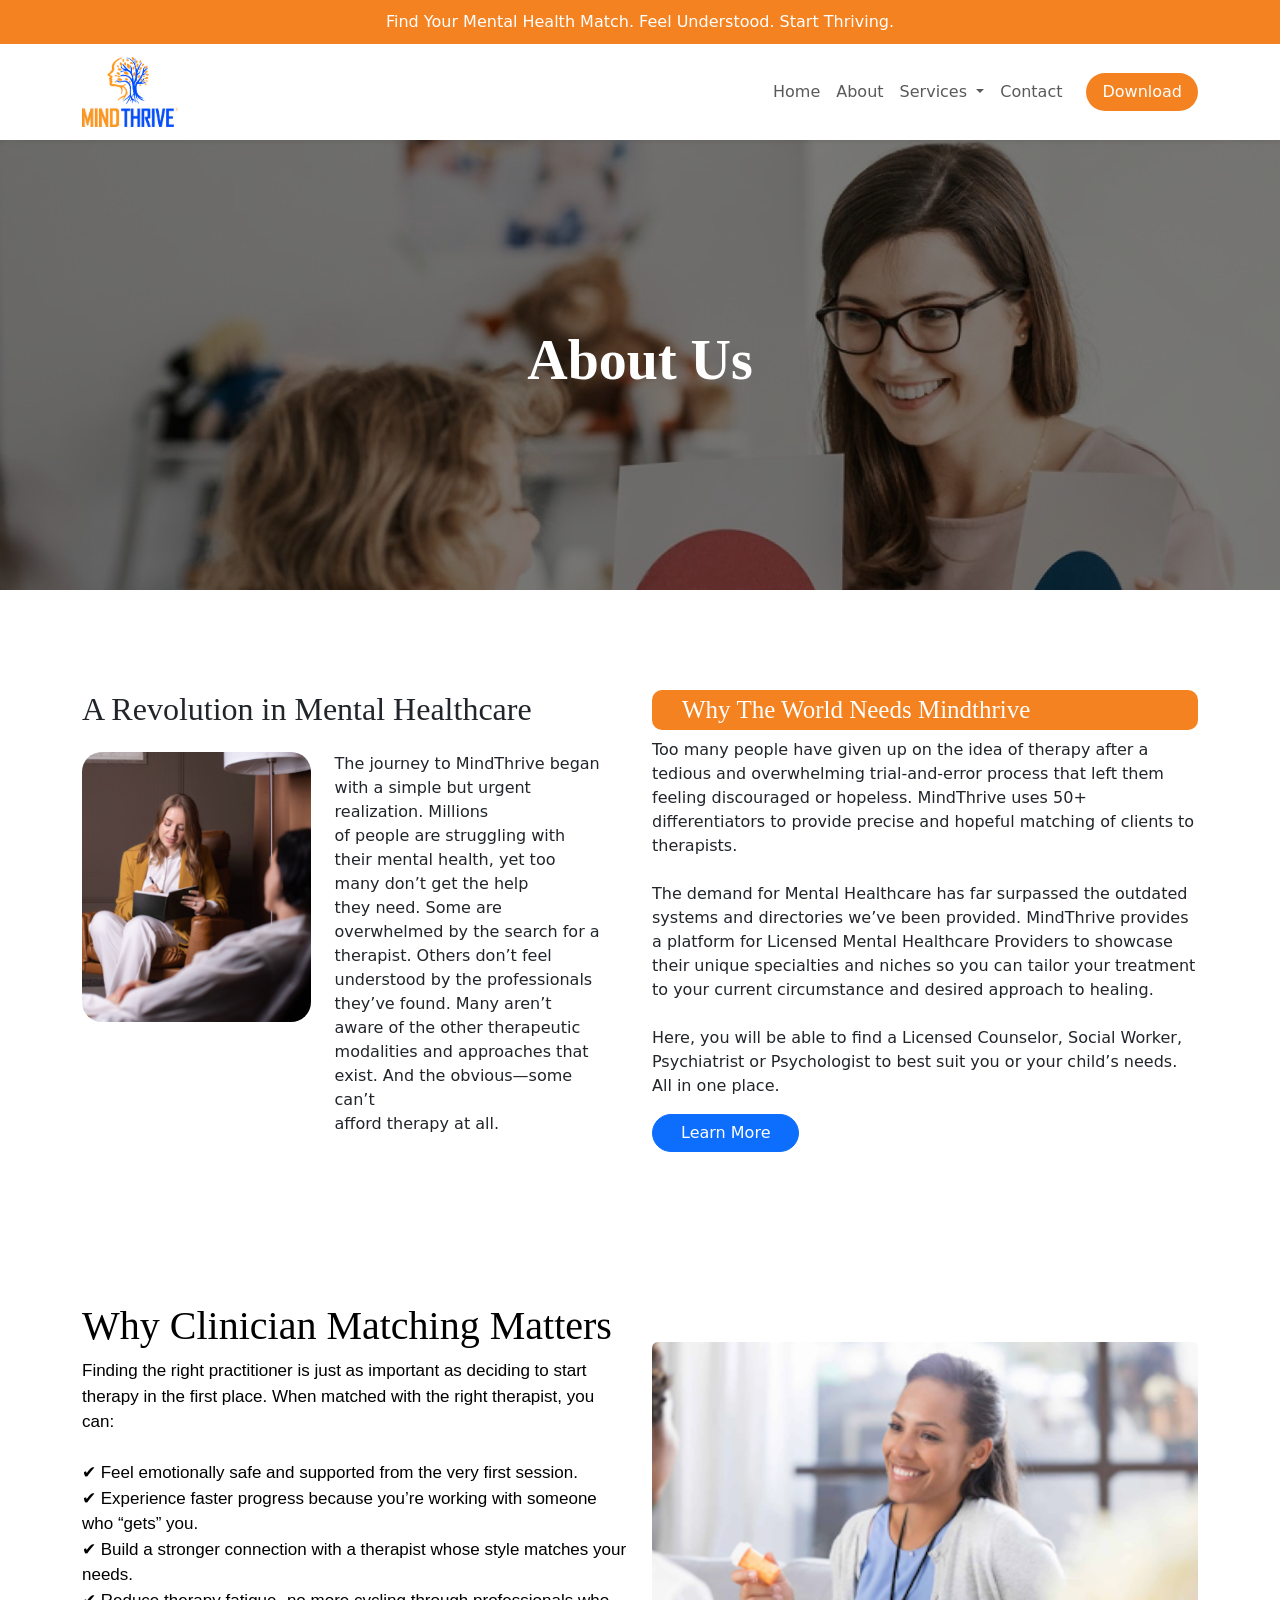
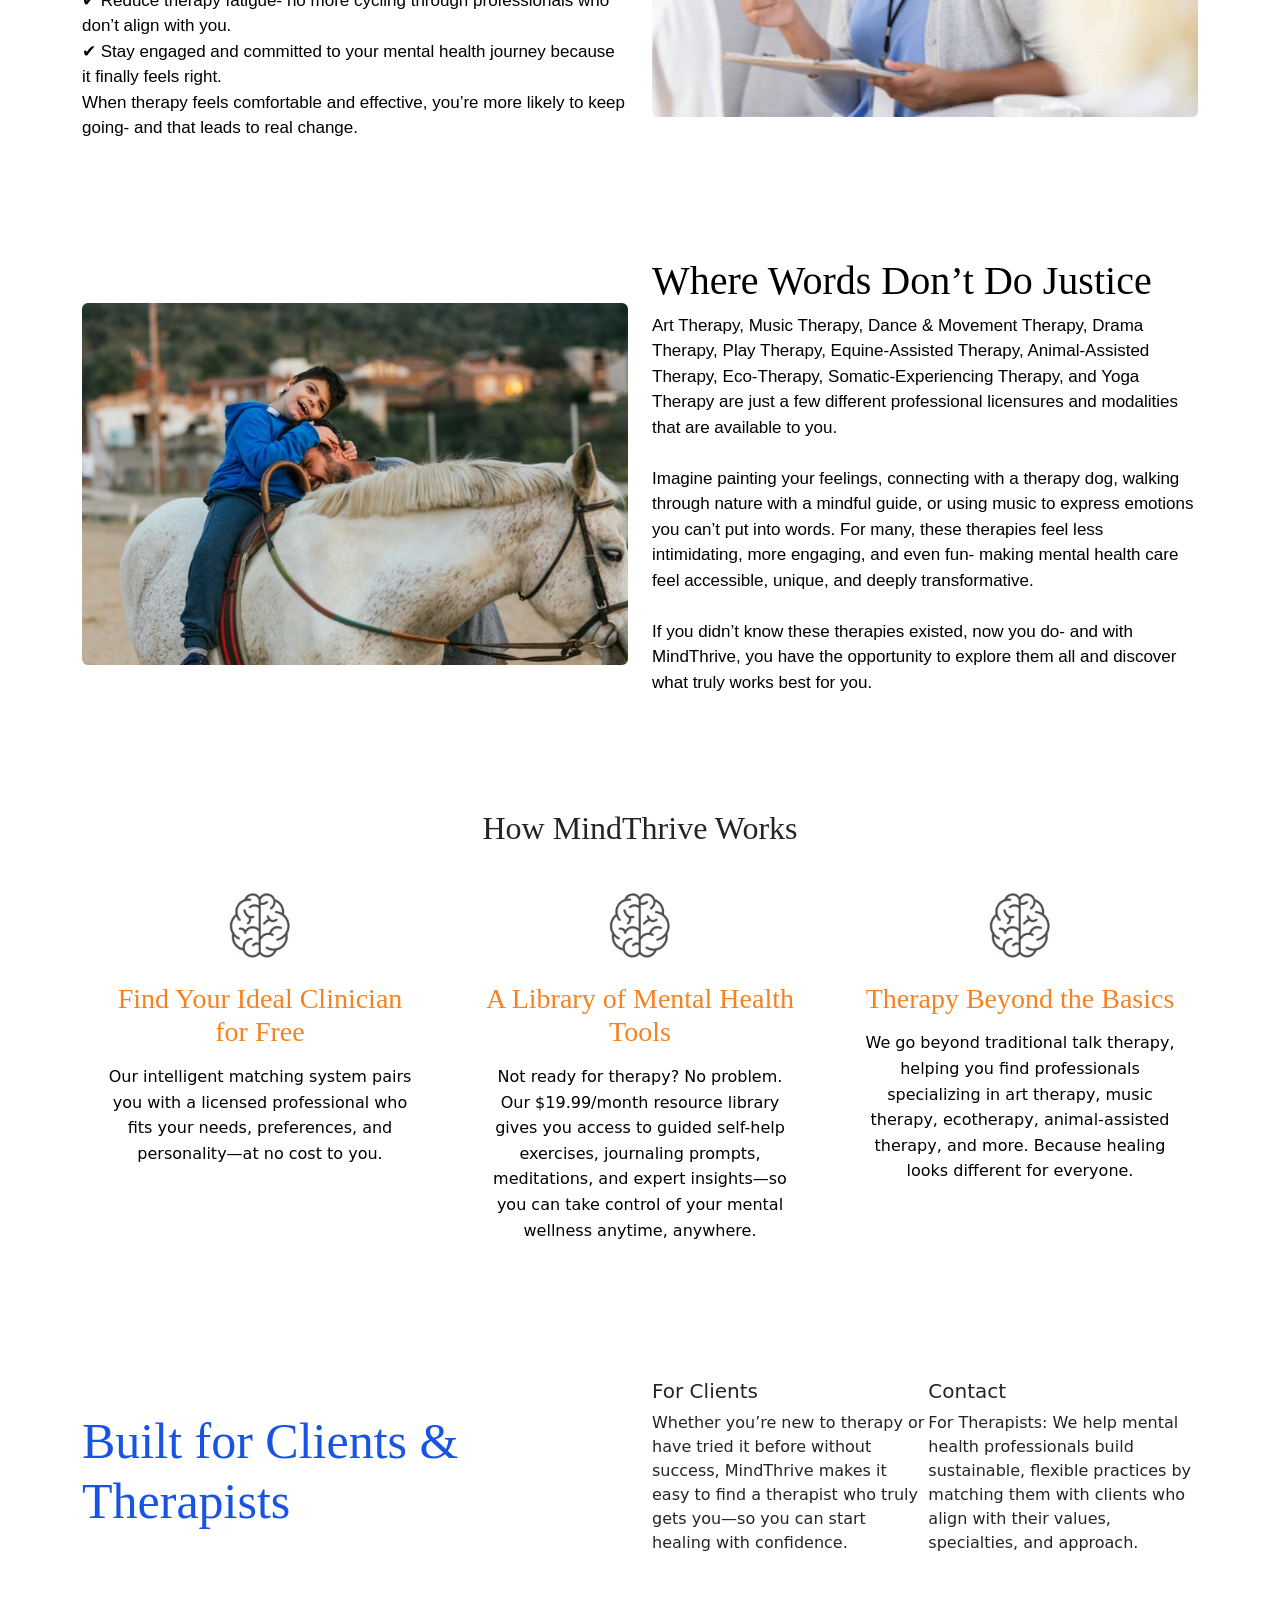
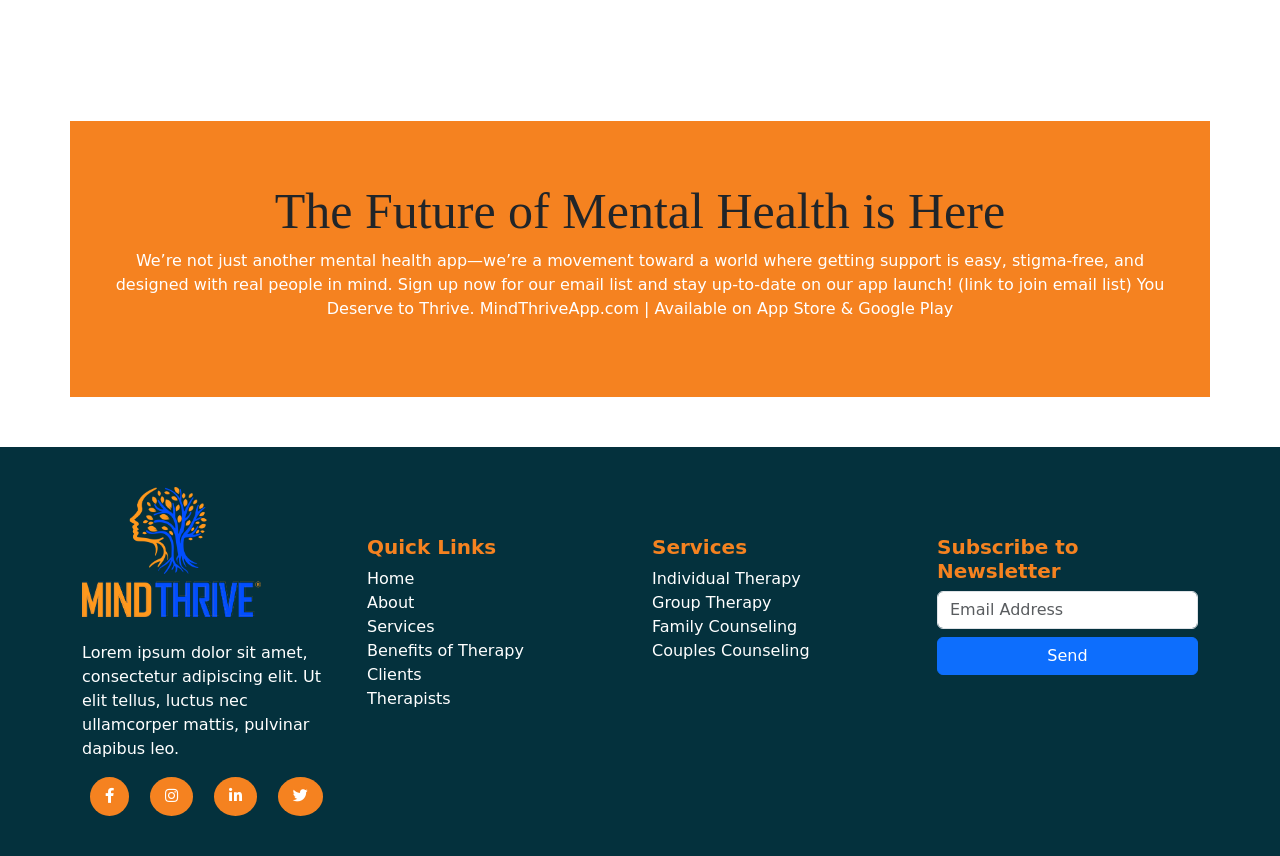
==== about.html @ b9f41b3b "first commit" ====
<!DOCTYPE html>
<html lang="en">
  <head>
    <meta charset="UTF-8" />
    <meta name="viewport" content="width=device-width, initial-scale=1.0" />
    <title>Document</title>
    <link rel="stylesheet" href="style.css" />
    <link
      href="https://cdn.jsdelivr.net/npm/bootstrap@5.3.2/dist/css/bootstrap.min.css"
      rel="stylesheet"
    />
    <link
      href="https://cdnjs.cloudflare.com/ajax/libs/font-awesome/5.15.4/css/all.min.css"
      rel="stylesheet"
    />
  </head>
  <body>
    <!-- Top Bar -->
    <div class="top-bar">
      Find Your Mental Health Match. Feel Understood. Start Thriving.
    </div>

    <!-- Navbar -->
    <nav class="navbar navbar-expand-lg shadow-sm">
      <div class="container">
        <a class="navbar-brand" href="#">
          <img src="./images/nav-logo.png" alt="MindThrive" height="70" />
        </a>
        <button
          class="navbar-toggler"
          type="button"
          data-bs-toggle="collapse"
          data-bs-target="#navbarNav"
        >
          <span class="navbar-toggler-icon"></span>
        </button>
        <div
          class="collapse navbar-collapse justify-content-end"
          id="navbarNav"
        >
          <ul class="navbar-nav me-3">
            <li class="nav-item">
              <a class="nav-link" href="index.html">Home</a>
            </li>
            <li class="nav-item">
              <a class="nav-link" href="about.html">About</a>
            </li>

            <!-- Services Dropdown -->
            <li class="nav-item dropdown">
              <a
                class="nav-link dropdown-toggle"
                href="#"
                id="servicesDropdown"
                role="button"
                data-bs-toggle="dropdown"
                aria-expanded="false"
              >
                Services
              </a>
              <ul class="dropdown-menu" aria-labelledby="servicesDropdown">
                <li>
                  <a class="dropdown-item" href="/benefits.html"
                    >Benefits of Therapy</a
                  >
                </li>
                <li>
                  <a class="dropdown-item" href="/clients.html">Clients</a>
                </li>
                <li>
                  <a class="dropdown-item" href="/clinicians.html"
                    >Clinicians</a
                  >
                </li>
              </ul>
            </li>

            <li class="nav-item">
              <a class="nav-link" href="contact.html">Contact</a>
            </li>
          </ul>
          <a href="#" class="btn btn-download">Download</a>
        </div>
      </div>
    </nav>

    <!-- banner -->
    <section class="about-hero">
      <div class="container text-center">
        <h1>About Us</h1>
      </div>
    </section>

    <!-- Founder -->
    <section class="founder">
      <div class="container">
        <div class="row">
          <div class="col-md-6">
            <h2>A Revolution in Mental Healthcare</h2>
            <div class="left-img d-flex">
              <img class="mt-3" src="./images/about.png" alt="" />
              <p class="px-4 mt-3">
                The journey to MindThrive began with a simple but urgent
                realization. Millions<br> of people are struggling with their mental
                health, yet too many don’t get the help<br> they need. Some are
                overwhelmed by the search for a therapist. Others don’t feel
                understood by the professionals they’ve found. Many aren’t aware
                of the other therapeutic modalities and approaches that exist.
                And the obvious—some can’t <br>afford therapy at all.
              </p>
            </div>
          </div>
          <div class="right col-md-6">
            <h3>Why The World Needs Mindthrive</h3>
            <p>
              Too many people have given up on the idea of therapy after a
              tedious and overwhelming trial-and-error process that left them
              feeling discouraged or hopeless. MindThrive uses 50+
              differentiators to provide precise and hopeful matching of clients
              to therapists.<br><br> The demand for Mental Healthcare has far surpassed
              the outdated systems and directories we’ve been provided.
              MindThrive provides a platform for Licensed Mental Healthcare
              Providers to showcase their unique specialties and niches so you
              can tailor your treatment to your current circumstance and desired
              approach to healing.<br><br> Here, you will be able to find a Licensed
              Counselor, Social Worker, Psychiatrist or Psychologist to best
              suit you or your child’s needs. All in one place.
            </p>
            <button class="btn btn-primary rounded-pill">Learn More</button>

          </div>
        </div>
      </div>
    </section>

    <!-- about section 1 -->
    <section class="about-section-1">
      <div class="container">
        <div class="row align-items-center">
          <div class="col-md-6">
            <h2>Why Clinician Matching Matters</h2>
            <p>
              Finding the right practitioner is just as important as deciding to
              start therapy in the first place. When matched with the right
              therapist, you can: <br />
              <br />✔ Feel emotionally safe and supported from the very first
              session.<br />
              ✔ Experience faster progress because you’re working with someone
              who “gets” you.<br />
              ✔ Build a stronger connection with a therapist whose style matches
              your needs.<br />
              ✔ Reduce therapy fatigue- no more cycling through professionals
              who don’t align with you.<br />
              ✔ Stay engaged and committed to your mental health journey because
              it finally feels right.<br />
              When therapy feels comfortable and effective, you’re more likely
              to keep going- and that leads to real change.
            </p>
          </div>
          <div class="col-md-6">
            <img
              src="./images/about-img-1.png"
              alt="Therapy"
              class="img-fluid rounded"
            />
          </div>
        </div>
      </div>
    </section>

    <!-- about section 2 -->
    <section class="about-section-1">
      <div class="container">
        <div class="row align-items-center">
          <div class="col-md-6">
            <img
              src="./images/about-img-2.jpeg"
              alt="Therapy"
              class="img-fluid rounded"
            />
          </div>
          <div class="col-md-6">
            <h2>Where Words Don’t Do Justice</h2>
            <p>
              Art Therapy, Music Therapy, Dance & Movement Therapy, Drama
              Therapy, Play Therapy, Equine-Assisted Therapy, Animal-Assisted
              Therapy, Eco-Therapy, Somatic-Experiencing Therapy, and Yoga
              Therapy are just a few different professional licensures and
              modalities that are available to you.<br /><br />
              Imagine painting your feelings, connecting with a therapy dog,
              walking through nature with a mindful guide, or using music to
              express emotions you can’t put into words. For many, these
              therapies feel less intimidating, more engaging, and even fun-
              making mental health care feel accessible, unique, and deeply
              transformative.<br /><br />
              If you didn’t know these therapies existed, now you do- and with
              MindThrive, you have the opportunity to explore them all and
              discover what truly works best for you.
            </p>
          </div>
        </div>
      </div>
    </section>

    <!-- about-card -->
    <section class="about-section-2 text-center mt-5">
      <div class="container">
        <h2>How MindThrive Works</h2>
        <div class="row mt-4">
          <div class="col-md-4">
            <div class="card-custom">
              <div class="icon-circle">
                <img class="rounded-pill" src="./images/about-card-img.jpg"
                height="70 alt="" />
              </div>
              <h3>Find Your Ideal Clinician for Free</h3>
              <p>
                Our intelligent matching system pairs you with a licensed
                professional who fits your needs, preferences, and
                personality—at no cost to you.
              </p>
            </div>
          </div>

          <div class="col-md-4">
            <div class="card-custom">
              <div class="icon-circle">
                <img class="rounded-pill" src="./images/about-card-img.jpg"
                height="70 alt="" />
              </div>
              <h3>A Library of Mental Health Tools</h3>
              <p>
                Not ready for therapy? No problem. Our $19.99/month resource
                library gives you access to guided self-help exercises,
                journaling prompts, meditations, and expert insights—so you can
                take control of your mental wellness anytime, anywhere.
              </p>
            </div>
          </div>

          <div class="col-md-4">
            <div class="card-custom">
              <div class="icon-circle">
                <img class="rounded-pill" src="./images/about-card-img.jpg"
                height="70 alt="" />
              </div>
              <h3>Therapy Beyond the Basics</h3>
              <p>
                We go beyond traditional talk therapy, helping you find
                professionals specializing in art therapy, music therapy,
                ecotherapy, animal-assisted therapy, and more. Because healing
                looks different for everyone.
              </p>
            </div>
          </div>
        </div>
      </div>
    </section>

    <!-- about section 3 -->
   
    <section class="about-section-3">
      <div class="container">
        <div class="row">
          <div class="col-md-6 d-flex align-items-center">
            <h2>
              Built for Clients & <br />
              Therapists
            </h2>
          </div>
          <div class="col-md-6 d-flex">
            <div class="content">
              <h5>For Clients</h5>
              <p>
                Whether you’re new to therapy or have tried it before without
                success, MindThrive makes it easy to find a therapist who truly
                gets you—so you can start healing with confidence.
              </p>
            </div>
            <div class="content">
              <h5>Contact</h5>
              <p>
                For Therapists: We help mental health professionals build
                sustainable, flexible practices by matching them with clients
                who align with their values, specialties, and approach.
              </p>
            </div>
          </div>
        </div>
      </div>
    </section>

     <!-- about section 4 -->
    <section class="about-section-4">
      <div class="container">
        <div class="row">
          <div class="col-md-12">
            <h2 class="text-center">The Future of Mental Health is Here</h2>
            <p class="text-center">We’re not just another mental health app—we’re a movement toward a
            world where getting support is easy, stigma-free, and designed with
            real people in mind. Sign up now for our email list and stay
            up-to-date on our app launch! (link to join email list) You Deserve
            to Thrive. MindThriveApp.com | Available on App Store & Google Play</p>
          </div>
        </div>
      </div>
    </section>


     <!-- Footer -->
    <footer class="footer">
      <div class="container">
        <div class="row">
          <div class="col-md-3">
            <img src="./images/nav-logo.png" alt="MindThrive" height="130" />
            <p class="mt-4">
              Lorem ipsum dolor sit amet, consectetur adipiscing elit. Ut elit
              tellus, luctus nec ullamcorper mattis, pulvinar dapibus leo.
            </p>

            <!-- Social Icons -->
            <div class="social-icons mt-3">
              <a href="https://facebook.com" target="_blank"
                ><i class="fab fa-facebook-f"></i
              ></a>
              <a href="https://instagram.com" target="_blank"
                ><i class="fab fa-instagram"></i
              ></a>
              <a href="https://linkedin.com" target="_blank"
                ><i class="fab fa-linkedin-in"></i
              ></a>
              <a href="https://twitter.com" target="_blank"
                ><i class="fab fa-twitter"></i
              ></a>
            </div>
          </div>

          <div class="col-md-3 mt-5">
            <h5>Quick Links</h5>
            <ul class="list-unstyled">
              <li><a href="/index.html">Home</a></li>
              <li><a href="/about.html">About</a></li>
              <li><a href="">Services</a></li>
              <li><a href="/benefits.html">Benefits of Therapy</a></li>
              <li><a href="/clients.html">Clients</a></li>
              <li><a href="#">Therapists</a></li>
            </ul>
          </div>
          <div class="col-md-3 mt-5">
            <h5>Services</h5>
            <ul class="list-unstyled">
              <li><a href="#">Individual Therapy</a></li>
              <li><a href="#">Group Therapy</a></li>
              <li><a href="#">Family Counseling</a></li>
              <li><a href="#">Couples Counseling</a></li>
            </ul>
          </div>
          <div class="col-md-3 mt-5">
            <h5>Subscribe to Newsletter</h5>
            <input
              type="email"
              class="form-control mb-2"
              placeholder="Email Address"
            />
            <button class="btn btn-primary w-100">Send</button>
          </div>
        </div>
      </div>
    </footer>

    <script src="https://cdn.jsdelivr.net/npm/bootstrap@5.3.2/dist/js/bootstrap.bundle.min.js"></script>
  </body>
</html>
---- style.css ----
body {
  font-family: "Roboto", sans-serif;
}

.top-bar {
  background: #f58220;
  color: #fff;
  font-size: 16px;
  font-weight: 500;
  padding: 10px 0px;
  text-align: center;
}

.navbar {
  background: #fff;
}
.navbar li a{
  font-weight: 500;
}

.navbar .btn-download {
  background: #f58220;
  color: #fff;
  border-radius: 20px;
  padding: 6px 15px;
}

.hero {
  background: linear-gradient(rgba(0, 0, 0, 0.5), rgba(0, 0, 0, 0.5)),
    url("./images/hero-bg.jpeg") top/cover no-repeat;
  color: #fff;
  min-height: 100vh; /* full screen height */
  display: flex;
  align-items: center; /* vertical center */
  justify-content: center; /* horizontal center */
  text-align: center;
  /* filter: brightness(80%); */
}

.hero h1 {
  font-weight: bold;
  font-size: 3.5rem;
  font-family: "Times New Roman", Times, serif;
}

.hero p {
  font-size: larger;
}

.hero a {
  padding: 10px 20px;
}

.section-orange {
  background: #f58220;
  color: #000;
  padding: 100px 0;
}

.section-orange h2 {
  font-family: "Times New Roman", Times, serif;
  font-size: 40px;
  color: #fff;
}

.section-orange p {
  color: #fff;
}

.card-custom {
  background: #fff;
  padding: 20px;
  border-radius: 8px;
  height: 100%;
  text-align: center;
  color: #000;
}

.card-custom p {
  color: #000;
  margin-top: 15px;
  font-size: 16px;
  line-height: 1.6;
}

.section-blue {
  /* background:; */
  color: #fff;
  padding: 100px 0;
}

.section-blue h2 {
  font-family: "Times New Roman", Times, serif;
  font-size: 40px;
  color: #000;
}

.card-custom-blue {
  background: #2157e3;
  padding: 20px;
  border-radius: 8px;
  height: 100%;
  text-align: center;
  color: #000;
}

.card-custom-blue p {
  color: #fff;
  margin-top: 15px;
  font-size: 16px;
  line-height: 1.6;
}

/* .card-custom {
  background: #fff;
  color: #000;
  padding: 20px;
  border-radius: 8px;
  margin-bottom: 20px;
} */

.split-section {
  padding: 100px 0;
  background-color: #f58220;
}

.split-section h2 {
  font-family: "Times New Roman", Times, serif;
  font-size: 40px;
}

.split-section p {
  font-family: Arial, Helvetica, sans-serif;
  font-size: 17px;
  color: #fff;
}

.white .container {
  padding: 50px 0px;
}

.white .container h2 {
  font-family: "Times New Roman", Times, serif;
  font-size: 40px;
}

.join-movement-section {
  background: linear-gradient(rgba(0, 0, 0, 0.5), rgba(0, 0, 0, 0.5)),
    url("./images/hero-bg.jpeg") top/cover no-repeat;
  min-height: 40vh;
  display: flex;
  align-items: center;
  justify-content: center;
  text-align: center;
}

.join-movement-box {
  background: rgba(
    255,
    165,
    0,
    0.9
  ); /* Orange overlay with little transparency */
  border-radius: 15px;
  padding: 50px 30px;
  color: #fff;
  max-width: 900px;
  width: 90%;
}

.join-movement-box h3 {
  font-family: "Times New Roman", Times, serif;
  font-size: 40px;
}

.footer {
  background: #04313d;
  color: #fff;
  padding: 40px 0;
}

.social-icons a {
  display: inline-block;
  margin: 0 8px;
  background-color: #f58220;
  padding: 8px 15px;
  border-radius: 50%;
  color: #e11515; /* default color */
  font-size: 15px;
  transition: 0.3s;
}

.social-icons a:hover {
  color: #007bff; /* hover effect (blue) */
}

.footer h5 {
  color: #f58220;
  font-weight: 600;
}

.footer a {
  color: #fff;
  text-decoration: none;
}

.footer a:hover {
  text-decoration: underline;
}

/* -------------------------------------------About us-------------------------------------- */
.about-hero {
  background: linear-gradient(rgba(0, 0, 0, 0.5), rgba(0, 0, 0, 0.5)),
    url("./images/about-hero.jpeg") top/cover no-repeat;
  color: #fff;
  min-height: 50vh; /* full screen height */
  display: flex;
  align-items: center; /* vertical center */
  justify-content: center; /* horizontal center */
  text-align: center;
  /* filter: brightness(80%); */
}

.about-hero h1 {
  font-weight: bold;
  font-size: 3.5rem;
  font-family: "Times New Roman", Times, serif;
}

.founder {
  padding: 100px 0px;
}

.founder h2 {
  font-family: "Times New Roman", Times, serif;
}

.left-img img {
  height: 30vh;
  border-radius: 20px;
}
.right h3 {
  background-color: #f58220;
  font-family: "Times New Roman", Times, serif;
  font-size: 25px;
  color: #fff;
  padding: 5px 30px;
  border-radius: 10px;
}

.about-section-1 {
  padding: 50px 0px;
  /* background-color: #f58220; */
}

.about-section-1 h2 {
  font-family: "Times New Roman", Times, serif;
  font-size: 40px;
  color: #000;
}

.about-section-1 p {
  font-family: Arial, Helvetica, sans-serif;
  font-size: 17px;
  color: #000;
}

.about-section-1 img {
  height: 100%;
  width: 100%;
}

.about-section-2 h2 {
  font-family: "Times New Roman", Times, serif;
}
.card-custom h3 {
  font-family: "Times New Roman", Times, serif;
  color: #f58220;
  margin-top: 20px;
}

.about-section-3 {
  padding: 100px 0px;
}
.about-section-3 h2 {
  font-family: "Times New Roman", Times, serif;
  font-size: 50px;
  color: #1854e3;
}
.about-section-4 {
  padding: 50px 0px;
}
.about-section-4 h2 {
  font-family: "Times New Roman", Times, serif;
  font-size: 50px;
}
.about-section-4 p {
  color: #fff;
}
.about-section-4 .col-md-12 {
  background-color: #f58220;
  padding: 60px 30px;
}

/* ----------------------------------benefits------------------------------ */
.benefits-hero {
  background: linear-gradient(rgba(0, 0, 0, 0.5), rgba(0, 0, 0, 0.5)),
    url("./images/benefits.jpg") top/cover no-repeat;
  color: #fff;
  min-height: 50vh; /* full screen height */
  display: flex;
  align-items: center; /* vertical center */
  justify-content: center; /* horizontal center */
  text-align: center;
  /* filter: brightness(80%); */
}
.benefits-hero h1 {
  font-weight: bold;
  font-size: 3.5rem;
  font-family: "Times New Roman", Times, serif;
}

.benefits-2 {
  padding: 100px 0px;
}
.benefits-2 h2 {
  font-family: "Times New Roman", Times, serif;
  font-size: 40px;
}
.accordian {
  height: 20vh;
}

.benefits-4 {
  padding: 100px 0px;
}
.benefits-4 h2 {
  font-family: "Times New Roman", Times, serif;
  font-size: 40px;
}

.benefits-5 {
  padding: 50px 0px;
}
/* ---------------------------------------clinets------------------------------------- */
.clients-hero {
  background: linear-gradient(rgba(0, 0, 0, 0.5), rgba(0, 0, 0, 0.5)),
    url("./images/clients-hero.png") top/cover no-repeat;
  color: #fff;
  min-height: 50vh; /* full screen height */
  display: flex;
  align-items: center; /* vertical center */
  justify-content: center; /* horizontal center */
  text-align: center;
  /* filter: brightness(80%); */
}
.clients-hero h1 {
  font-weight: bold;
  font-size: 3.5rem;
  font-family: "Times New Roman", Times, serif;
}
.bullet {
  padding: 50px 0px;
}
.bullet li {
  display: flex;
  justify-content: center;
  align-items: center;
}

.clinicians-hero {
  background: linear-gradient(rgba(0, 0, 0, 0.5), rgba(0, 0, 0, 0.5)),
    url("./images/clinicians.jpg") center/cover no-repeat;
  color: #fff;
  min-height: 50vh; /* full screen height */
  display: flex;
  align-items: center; /* vertical center */
  justify-content: center; /* horizontal center */
  text-align: center;
  /* filter: brightness(80%); */
}
.clinicians-hero h1 {
  font-weight: bold;
  font-size: 3.5rem;
  font-family: "Times New Roman", Times, serif;
}

/* -----------------------contact------------------- */
body {
  background: #f8f9fa;
}
.contact-card {
  border-radius: 12px;
  box-shadow: 0 6px 20px rgba(16, 24, 40, 0.08);
}
.map-wrapper {
  height: 320px;
  border-radius: 12px;
  overflow: hidden;
}
@media (min-width: 992px) {
  .map-wrapper {
    height: 100%;
    min-height: 420px;
  }
}
.form-control:focus {
  box-shadow: none;
}
.btn-primary.rounded-pill {
  padding-left: 28px;
  padding-right: 28px;
}
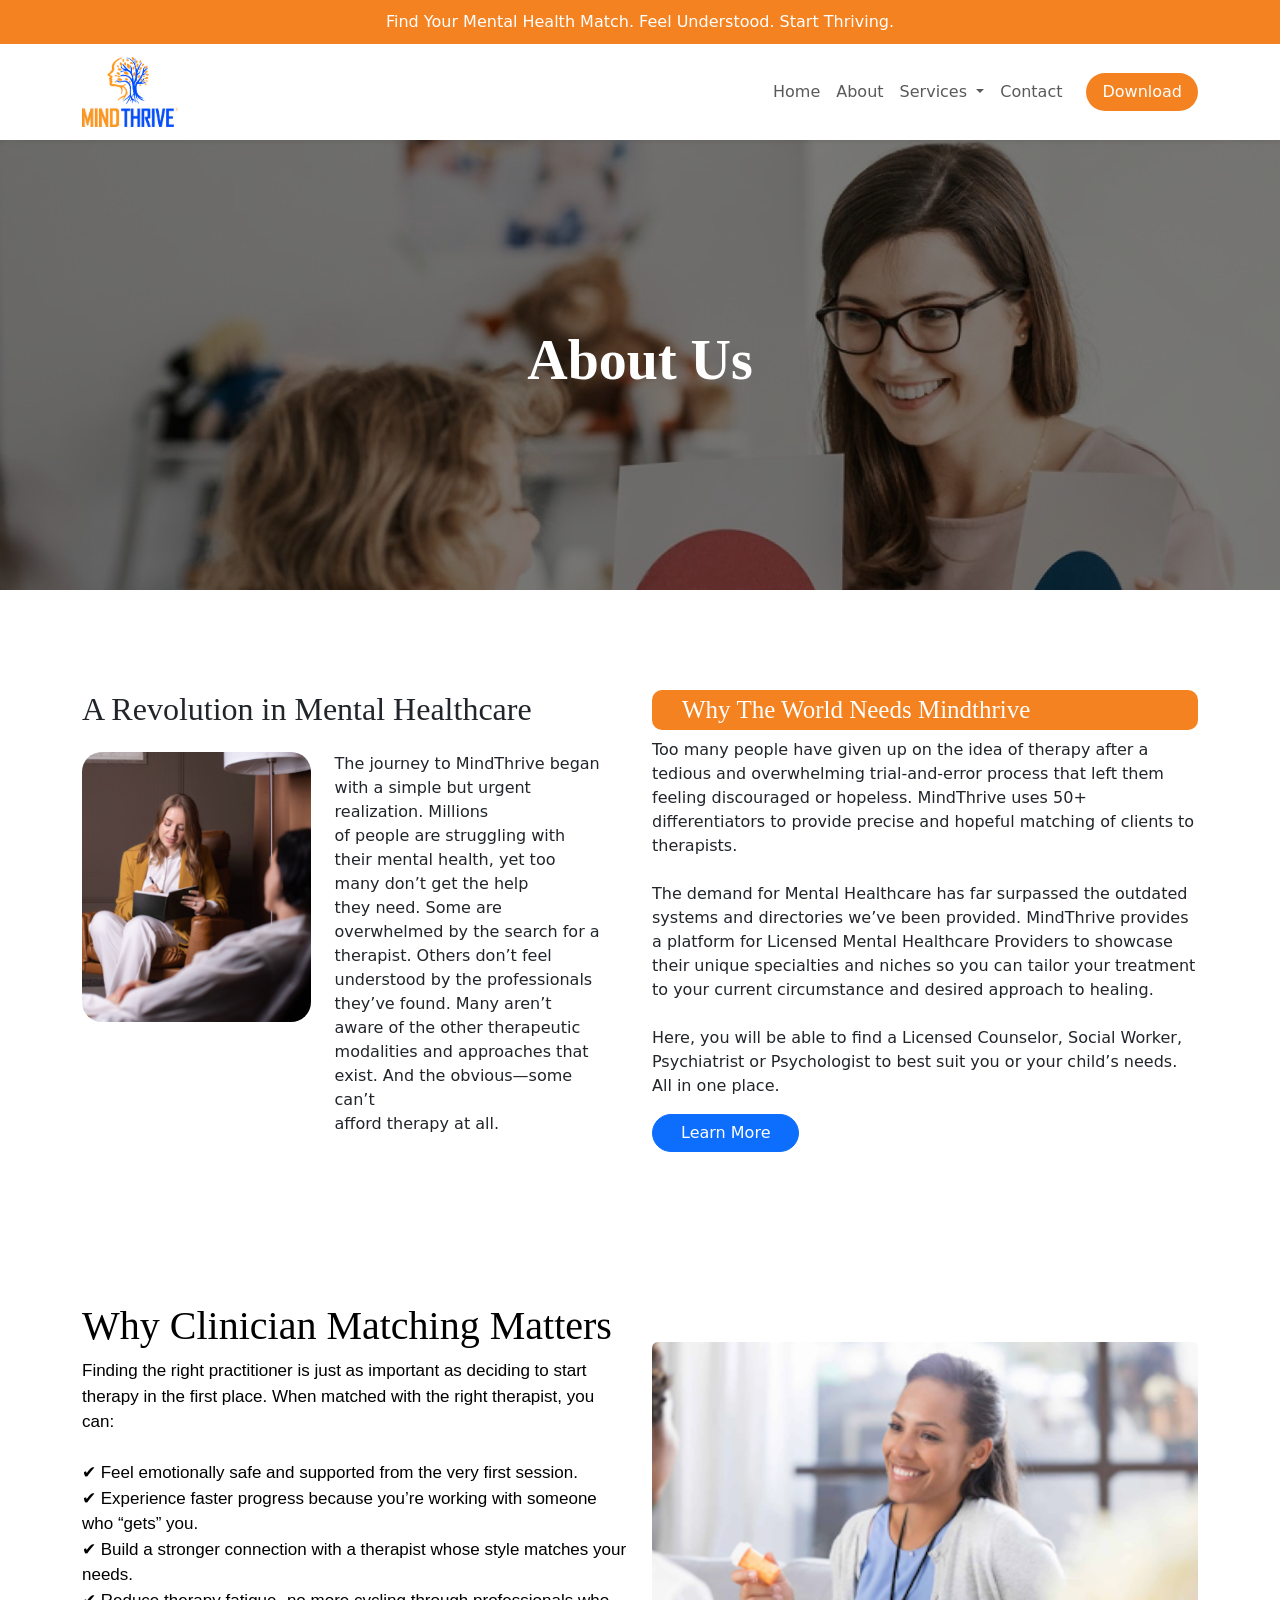
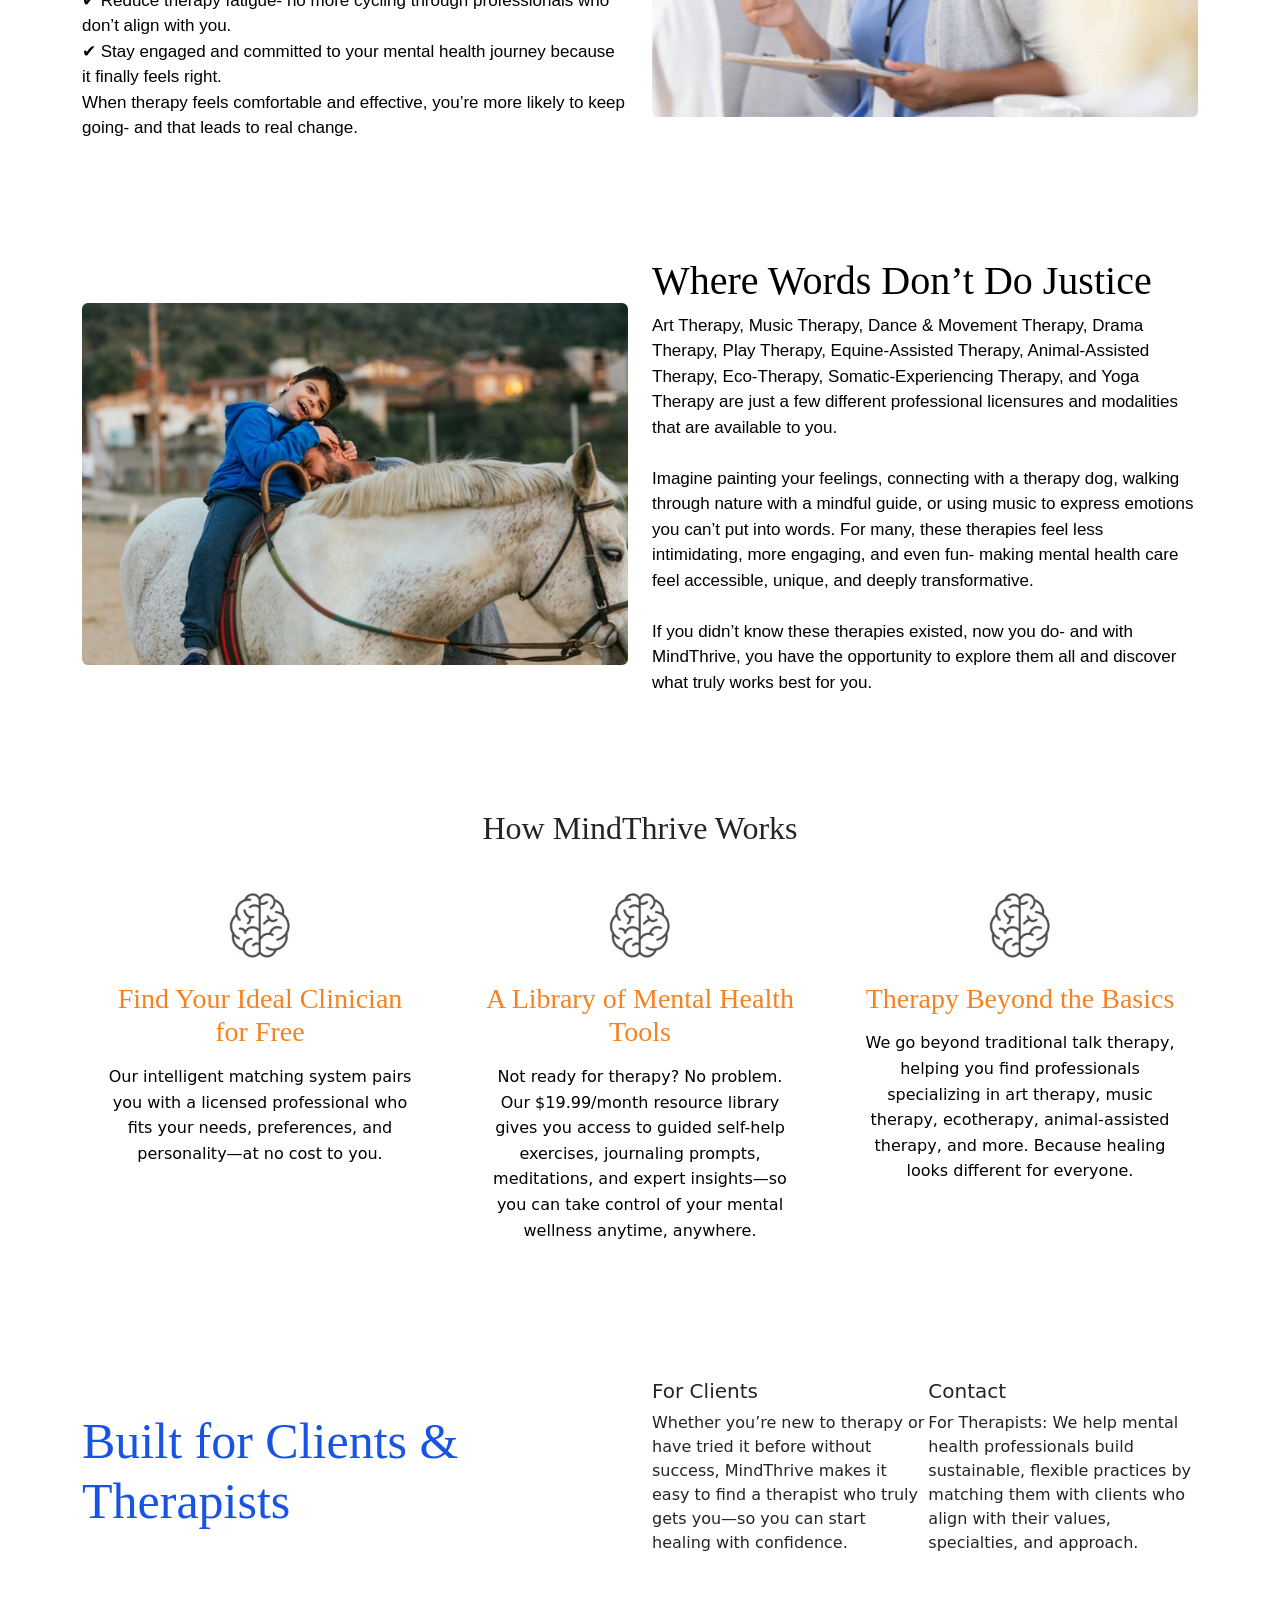
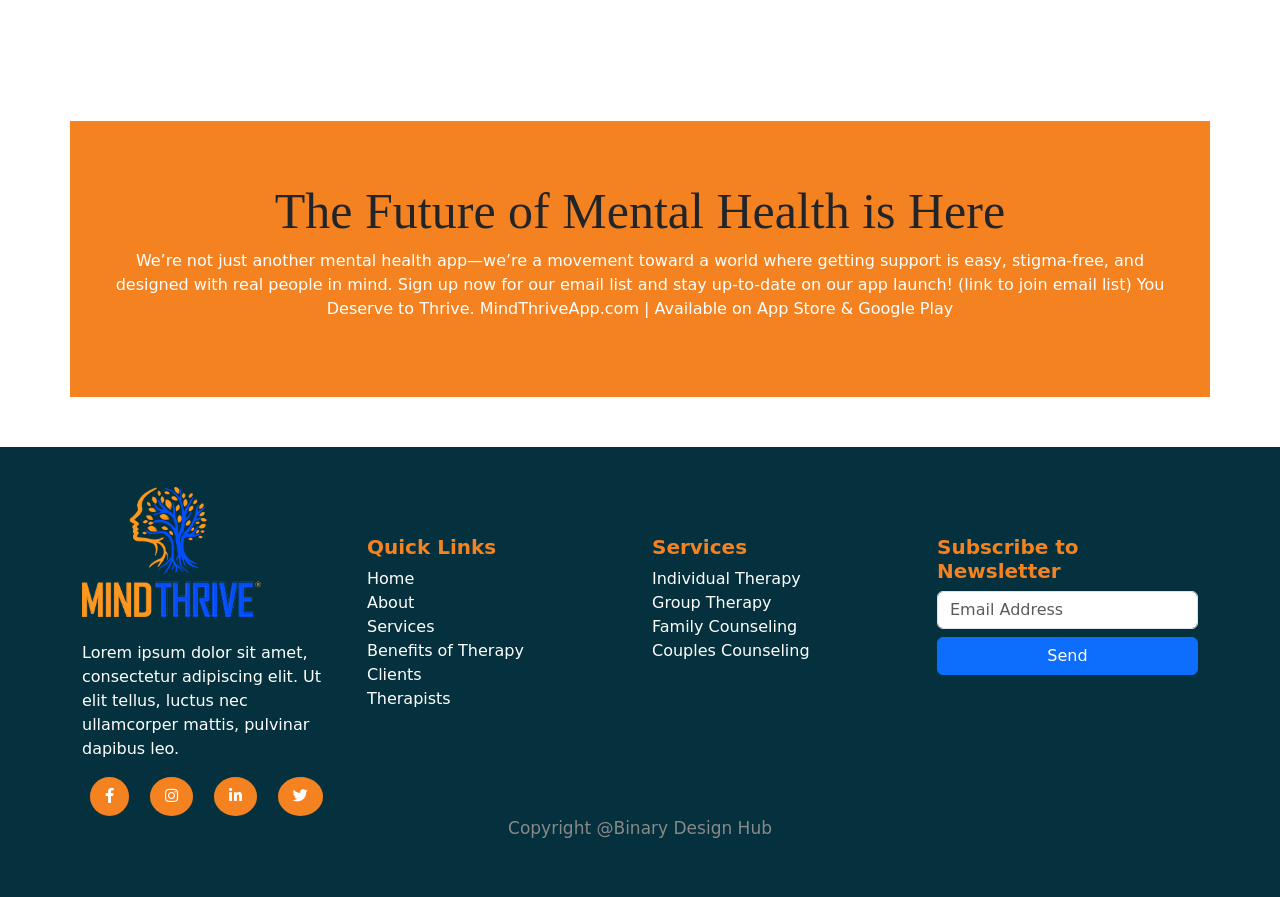
==== commit 0b895db4: "Updated footer and other changes" ====
--- a/about.html
+++ b/about.html
@@ -307,7 +307,7 @@
     </section>
 
 
-     <!-- Footer -->
+<!-- Footer -->
     <footer class="footer">
       <div class="container">
         <div class="row">
@@ -366,6 +366,9 @@
           </div>
         </div>
       </div>
+      <div class="bottom">
+          <p>Copyright @Binary Design Hub</p>
+        </div>
     </footer>
 
     <script src="https://cdn.jsdelivr.net/npm/bootstrap@5.3.2/dist/js/bootstrap.bundle.min.js"></script>
--- a/style.css
+++ b/style.css
@@ -411,3 +411,12 @@
   padding-left: 28px;
   padding-right: 28px;
 }
+
+.bottom {
+  /* background-color: #000; */
+  text-align: center;
+  /* padding: 5px 0; */
+  font-weight: 500;
+  font-size: 17px;
+  color: #898989; /* ya jo color chahiye */
+}
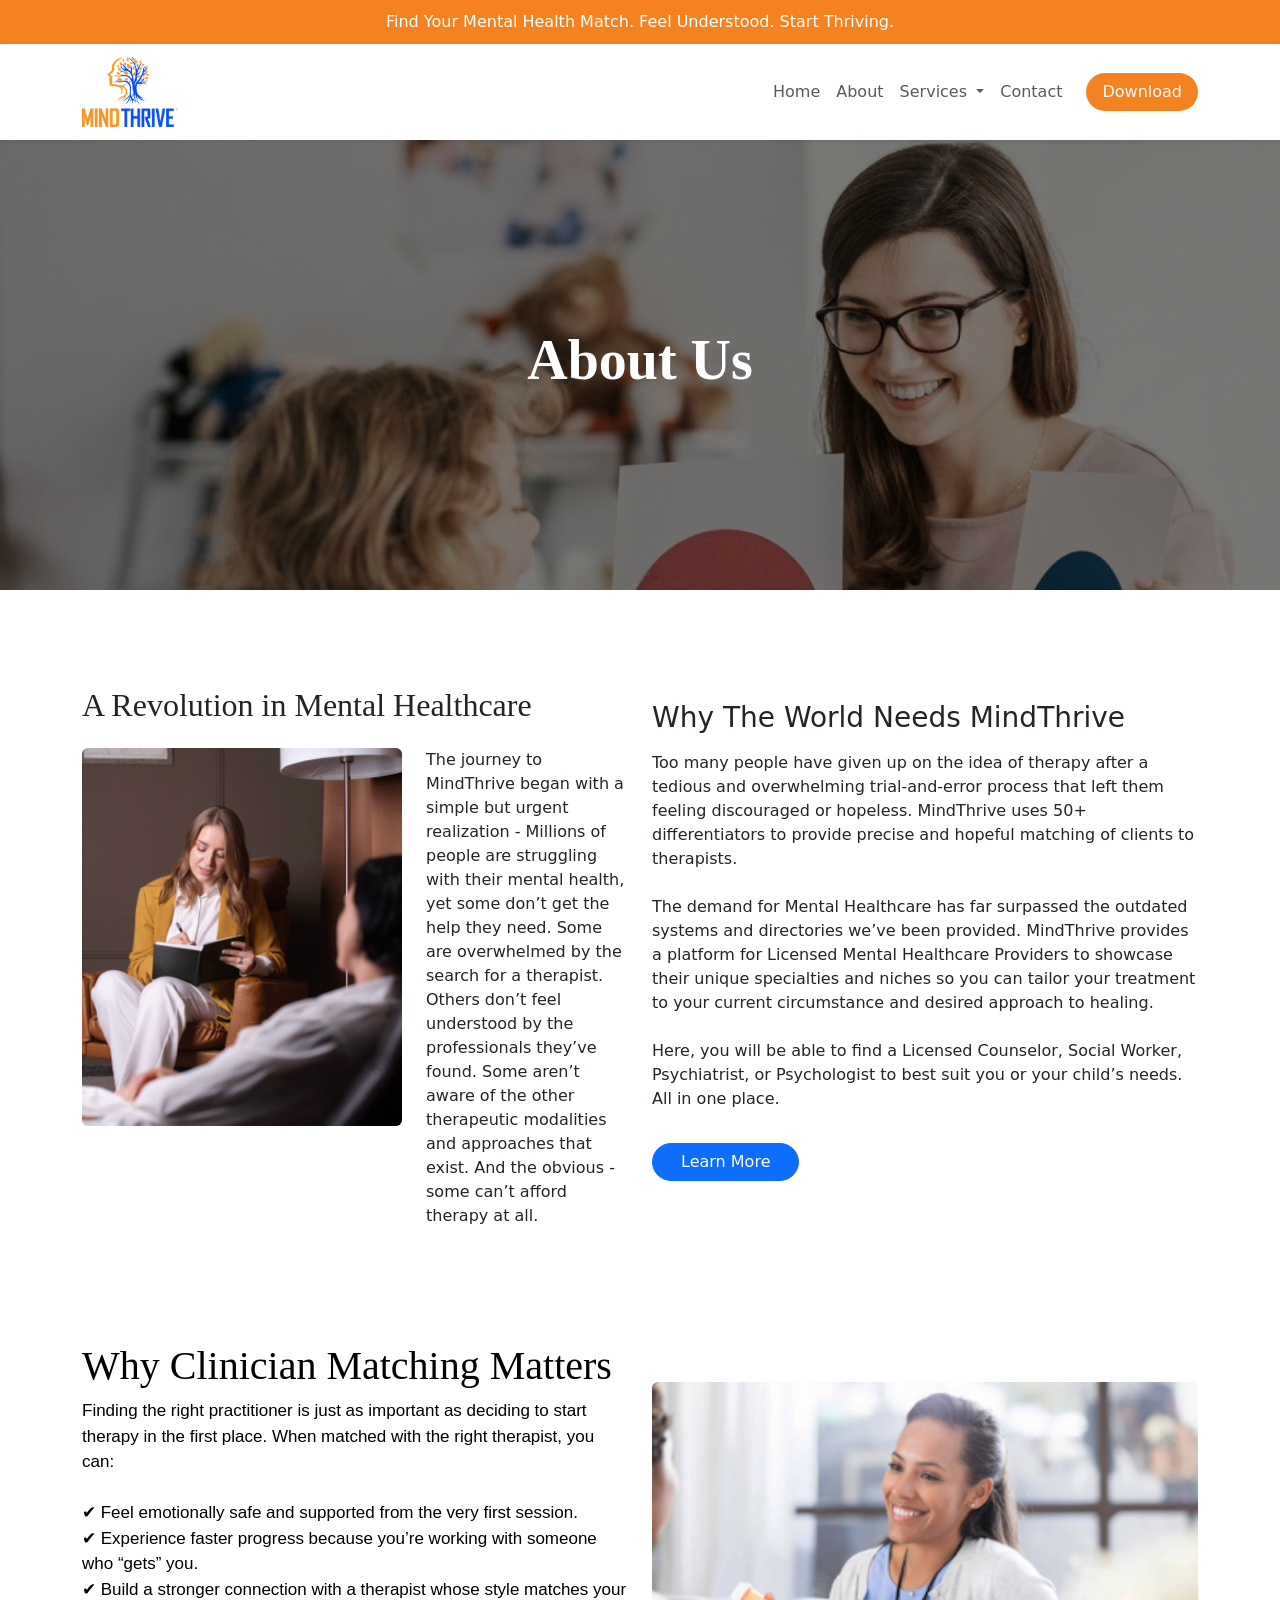
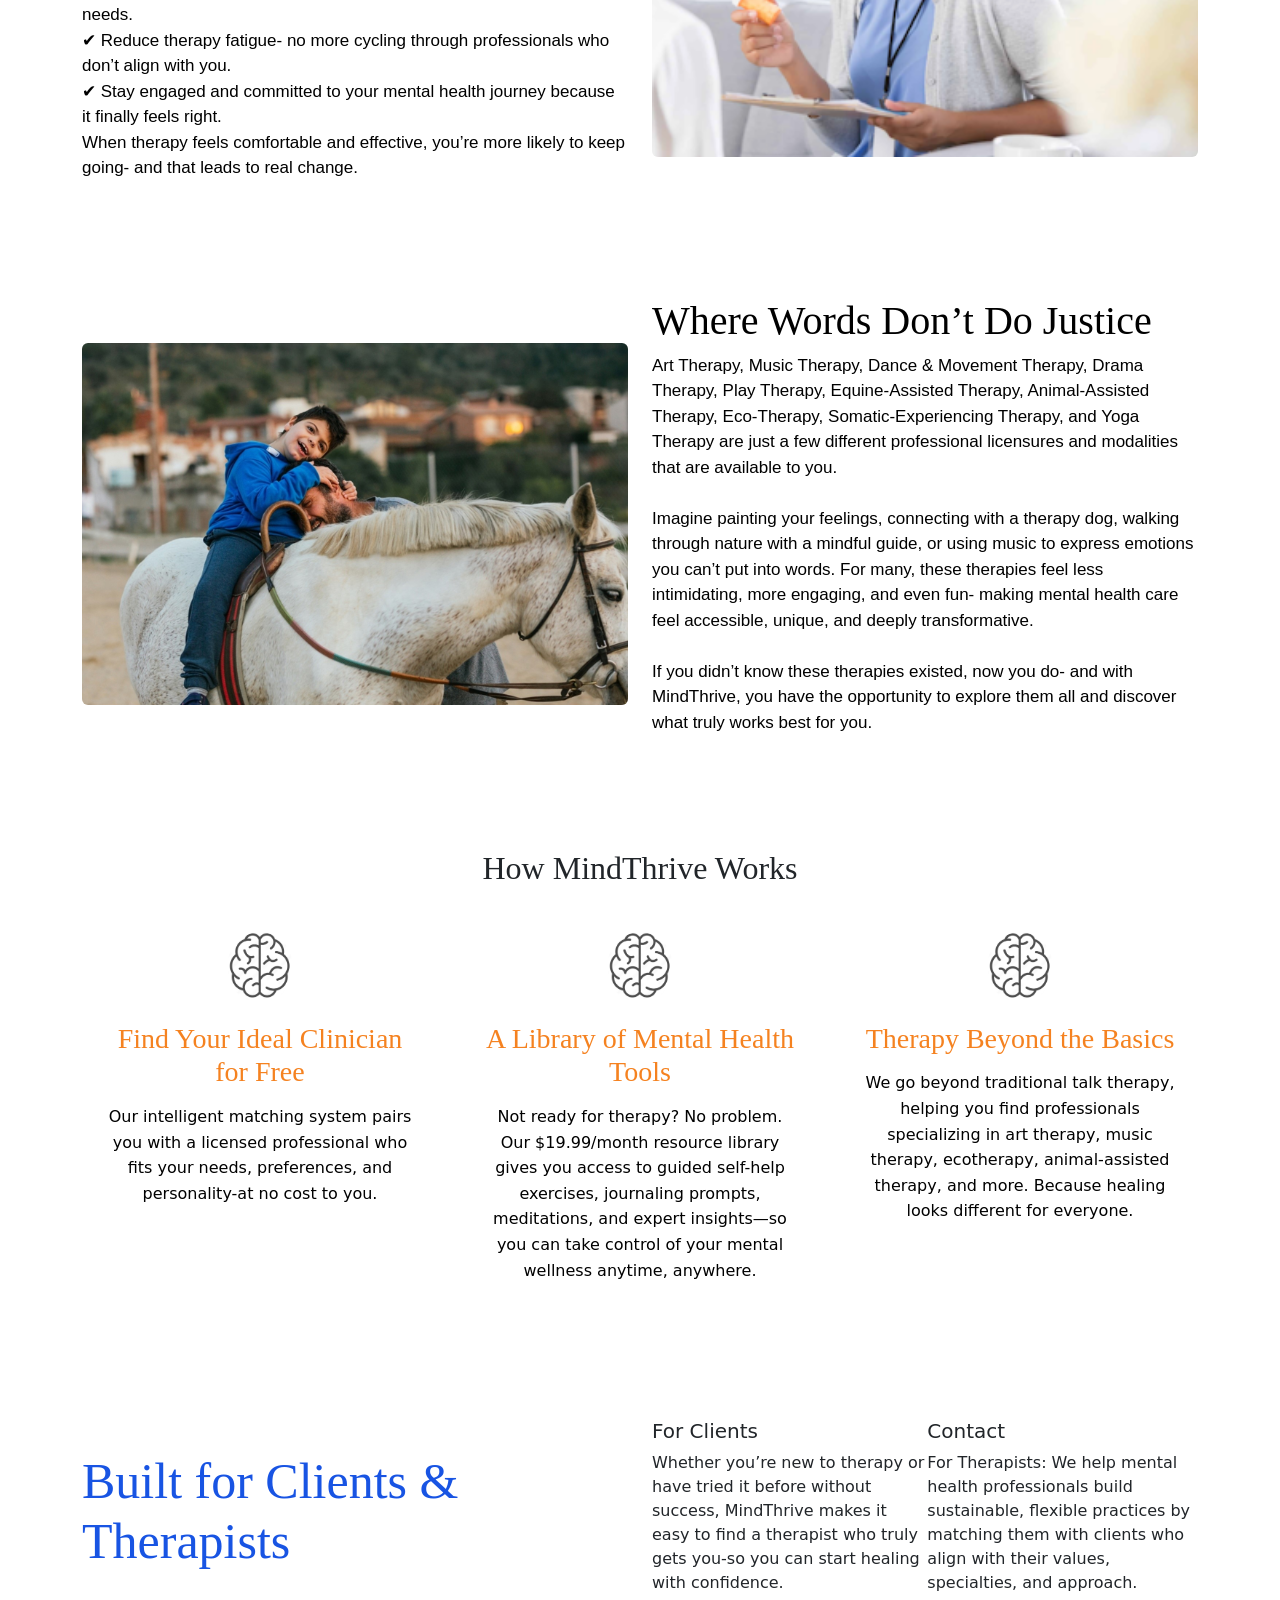
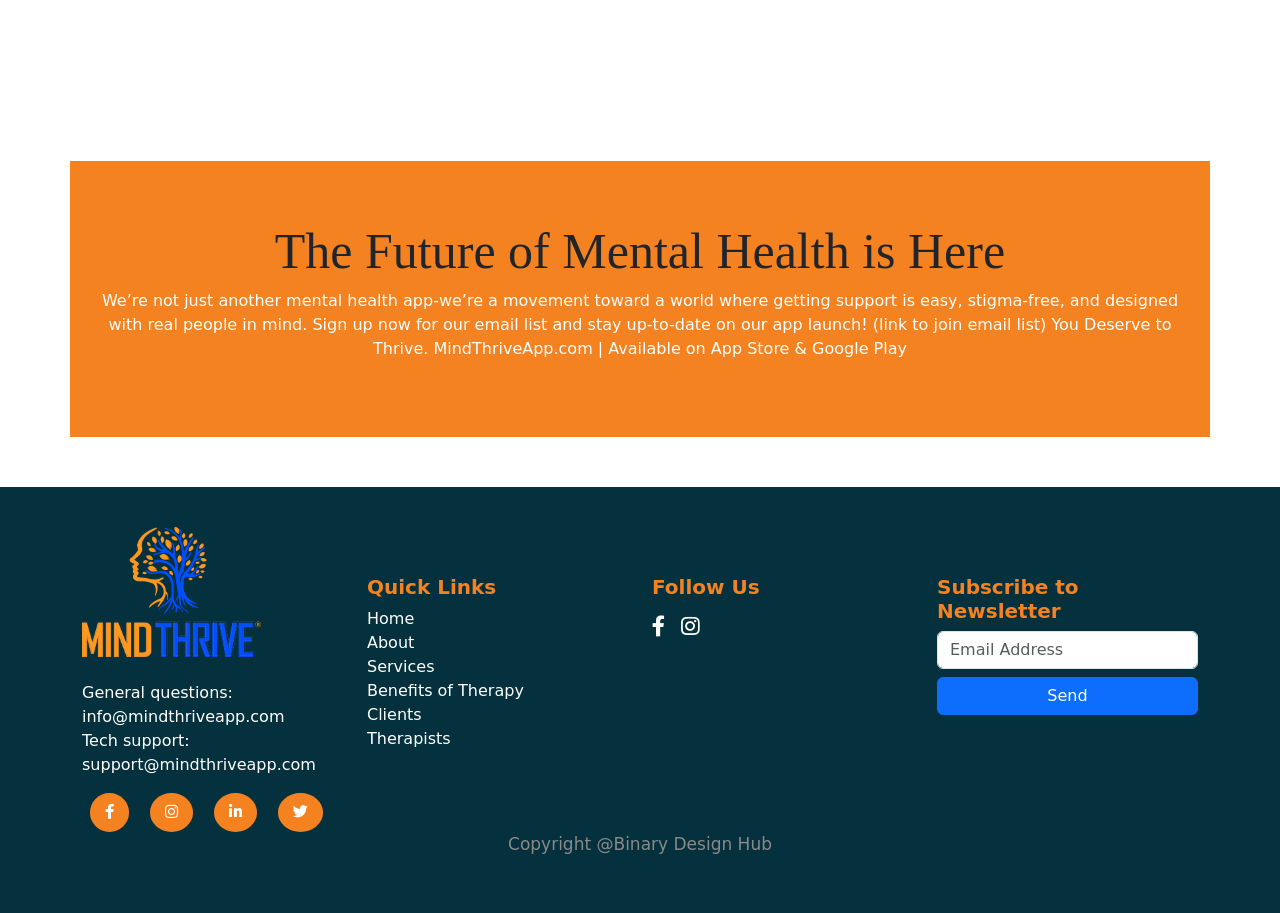
==== commit a436fdae: "Added responsive images and updated client section" ====
--- a/about.html
+++ b/about.html
@@ -60,11 +60,6 @@
               </a>
               <ul class="dropdown-menu" aria-labelledby="servicesDropdown">
                 <li>
-                  <a class="dropdown-item" href="/benefits.html"
-                    >Benefits of Therapy</a
-                  >
-                </li>
-                <li>
                   <a class="dropdown-item" href="/clients.html">Clients</a>
                 </li>
                 <li>
@@ -72,6 +67,13 @@
                     >Clinicians</a
                   >
                 </li>
+                <li>
+                  <a class="dropdown-item" href="/benefits.html"
+                    >Client Resources Library</a
+                  >
+                </li>
+                
+                
               </ul>
             </li>
 
@@ -91,47 +93,48 @@
       </div>
     </section>
 
-    <!-- Founder -->
-    <section class="founder">
-      <div class="container">
-        <div class="row">
-          <div class="col-md-6">
-            <h2>A Revolution in Mental Healthcare</h2>
-            <div class="left-img d-flex">
-              <img class="mt-3" src="./images/about.png" alt="" />
-              <p class="px-4 mt-3">
-                The journey to MindThrive began with a simple but urgent
-                realization. Millions<br> of people are struggling with their mental
-                health, yet too many don’t get the help<br> they need. Some are
-                overwhelmed by the search for a therapist. Others don’t feel
-                understood by the professionals they’ve found. Many aren’t aware
-                of the other therapeutic modalities and approaches that exist.
-                And the obvious—some can’t <br>afford therapy at all.
-              </p>
-            </div>
-          </div>
-          <div class="right col-md-6">
-            <h3>Why The World Needs Mindthrive</h3>
-            <p>
-              Too many people have given up on the idea of therapy after a
-              tedious and overwhelming trial-and-error process that left them
-              feeling discouraged or hopeless. MindThrive uses 50+
-              differentiators to provide precise and hopeful matching of clients
-              to therapists.<br><br> The demand for Mental Healthcare has far surpassed
-              the outdated systems and directories we’ve been provided.
-              MindThrive provides a platform for Licensed Mental Healthcare
-              Providers to showcase their unique specialties and niches so you
-              can tailor your treatment to your current circumstance and desired
-              approach to healing.<br><br> Here, you will be able to find a Licensed
-              Counselor, Social Worker, Psychiatrist or Psychologist to best
-              suit you or your child’s needs. All in one place.
-            </p>
-            <button class="btn btn-primary rounded-pill">Learn More</button>
-
-          </div>
-        </div>
-      </div>
-    </section>
+    <!-- Founder Section -->
+<section class="founder py-5">
+  <div class="container">
+    <div class="row align-items-center">
+      
+      <!-- Left Column -->
+      <div class="col-lg-6 mb-4 mb-lg-0">
+        <h2 class="mb-4 mt-5">A Revolution in Mental Healthcare</h2>
+        <div class="d-flex flex-column flex-md-row align-items-start">
+          <img src="./images/about.png" alt="MindThrive" class="img-fluid me-md-4 mb-3 mb-md-0 rounded" />
+          <p>
+            The journey to MindThrive began with a simple but urgent realization - Millions of people are struggling with their mental health, yet some don’t get the help they need. Some are overwhelmed by the search for a therapist. Others don’t feel understood by the professionals they’ve found. Some aren’t aware of the other therapeutic modalities and approaches that exist. And the obvious - some can’t afford therapy at all.
+          </p>
+        </div>
+      </div>
+
+      <!-- Right Column -->
+      <div class="col-lg-6">
+        <h3 class="mb-3">Why The World Needs MindThrive</h3>
+        <p>
+          Too many people have given up on the idea of therapy after a tedious and overwhelming trial-and-error process that left them feeling discouraged or hopeless. MindThrive uses 50+ differentiators to provide precise and hopeful matching of clients to therapists.<br><br>
+          The demand for Mental Healthcare has far surpassed the outdated systems and directories we’ve been provided. MindThrive provides a platform for Licensed Mental Healthcare Providers to showcase their unique specialties and niches so you can tailor your treatment to your current circumstance and desired approach to healing.<br><br>
+          Here, you will be able to find a Licensed Counselor, Social Worker, Psychiatrist, or Psychologist to best suit you or your child’s needs. All in one place.
+        </p>
+        <button class="btn btn-primary rounded-pill mt-3">Learn More</button>
+      </div>
+
+    </div>
+  </div>
+</section>
+
+<!-- Optional CSS for spacing -->
+<!-- <style>
+  .founder h2, .founder h3 {
+    color: #1a1a1a;
+  }
+  .founder p {
+    line-height: 1.7;
+    color: #555;
+  }
+</style> -->
+
 
     <!-- about section 1 -->
     <section class="about-section-1">
@@ -217,7 +220,7 @@
               <p>
                 Our intelligent matching system pairs you with a licensed
                 professional who fits your needs, preferences, and
-                personality—at no cost to you.
+                personality-at no cost to you.
               </p>
             </div>
           </div>
@@ -274,7 +277,7 @@
               <p>
                 Whether you’re new to therapy or have tried it before without
                 success, MindThrive makes it easy to find a therapist who truly
-                gets you—so you can start healing with confidence.
+                gets you-so you can start healing with confidence.
               </p>
             </div>
             <div class="content">
@@ -296,7 +299,7 @@
         <div class="row">
           <div class="col-md-12">
             <h2 class="text-center">The Future of Mental Health is Here</h2>
-            <p class="text-center">We’re not just another mental health app—we’re a movement toward a
+            <p class="text-center">We’re not just another mental health app-we’re a movement toward a
             world where getting support is easy, stigma-free, and designed with
             real people in mind. Sign up now for our email list and stay
             up-to-date on our app launch! (link to join email list) You Deserve
@@ -306,7 +309,6 @@
       </div>
     </section>
 
-
 <!-- Footer -->
     <footer class="footer">
       <div class="container">
@@ -314,8 +316,8 @@
           <div class="col-md-3">
             <img src="./images/nav-logo.png" alt="MindThrive" height="130" />
             <p class="mt-4">
-              Lorem ipsum dolor sit amet, consectetur adipiscing elit. Ut elit
-              tellus, luctus nec ullamcorper mattis, pulvinar dapibus leo.
+              General questions: info@mindthriveapp.com
+             <br> Tech support: support@mindthriveapp.com
             </p>
 
             <!-- Social Icons -->
@@ -347,12 +349,18 @@
             </ul>
           </div>
           <div class="col-md-3 mt-5">
-            <h5>Services</h5>
-            <ul class="list-unstyled">
-              <li><a href="#">Individual Therapy</a></li>
-              <li><a href="#">Group Therapy</a></li>
-              <li><a href="#">Family Counseling</a></li>
-              <li><a href="#">Couples Counseling</a></li>
+            <h5>Follow Us</h5>
+            <ul class="list-unstyled d-flex mt-3">
+              <li>
+                <a href="https://www.facebook.com" target="_blank" class="me-3">
+                  <i class="fab fa-facebook-f fa-lg"></i>
+                </a>
+              </li>
+              <li>
+                <a href="https://www.instagram.com" target="_blank">
+                  <i class="fab fa-instagram fa-lg"></i>
+                </a>
+              </li>
             </ul>
           </div>
           <div class="col-md-3 mt-5">
@@ -367,8 +375,8 @@
         </div>
       </div>
       <div class="bottom">
-          <p>Copyright @Binary Design Hub</p>
-        </div>
+        <p>Copyright @Binary Design Hub</p>
+      </div>
     </footer>
 
     <script src="https://cdn.jsdelivr.net/npm/bootstrap@5.3.2/dist/js/bootstrap.bundle.min.js"></script>
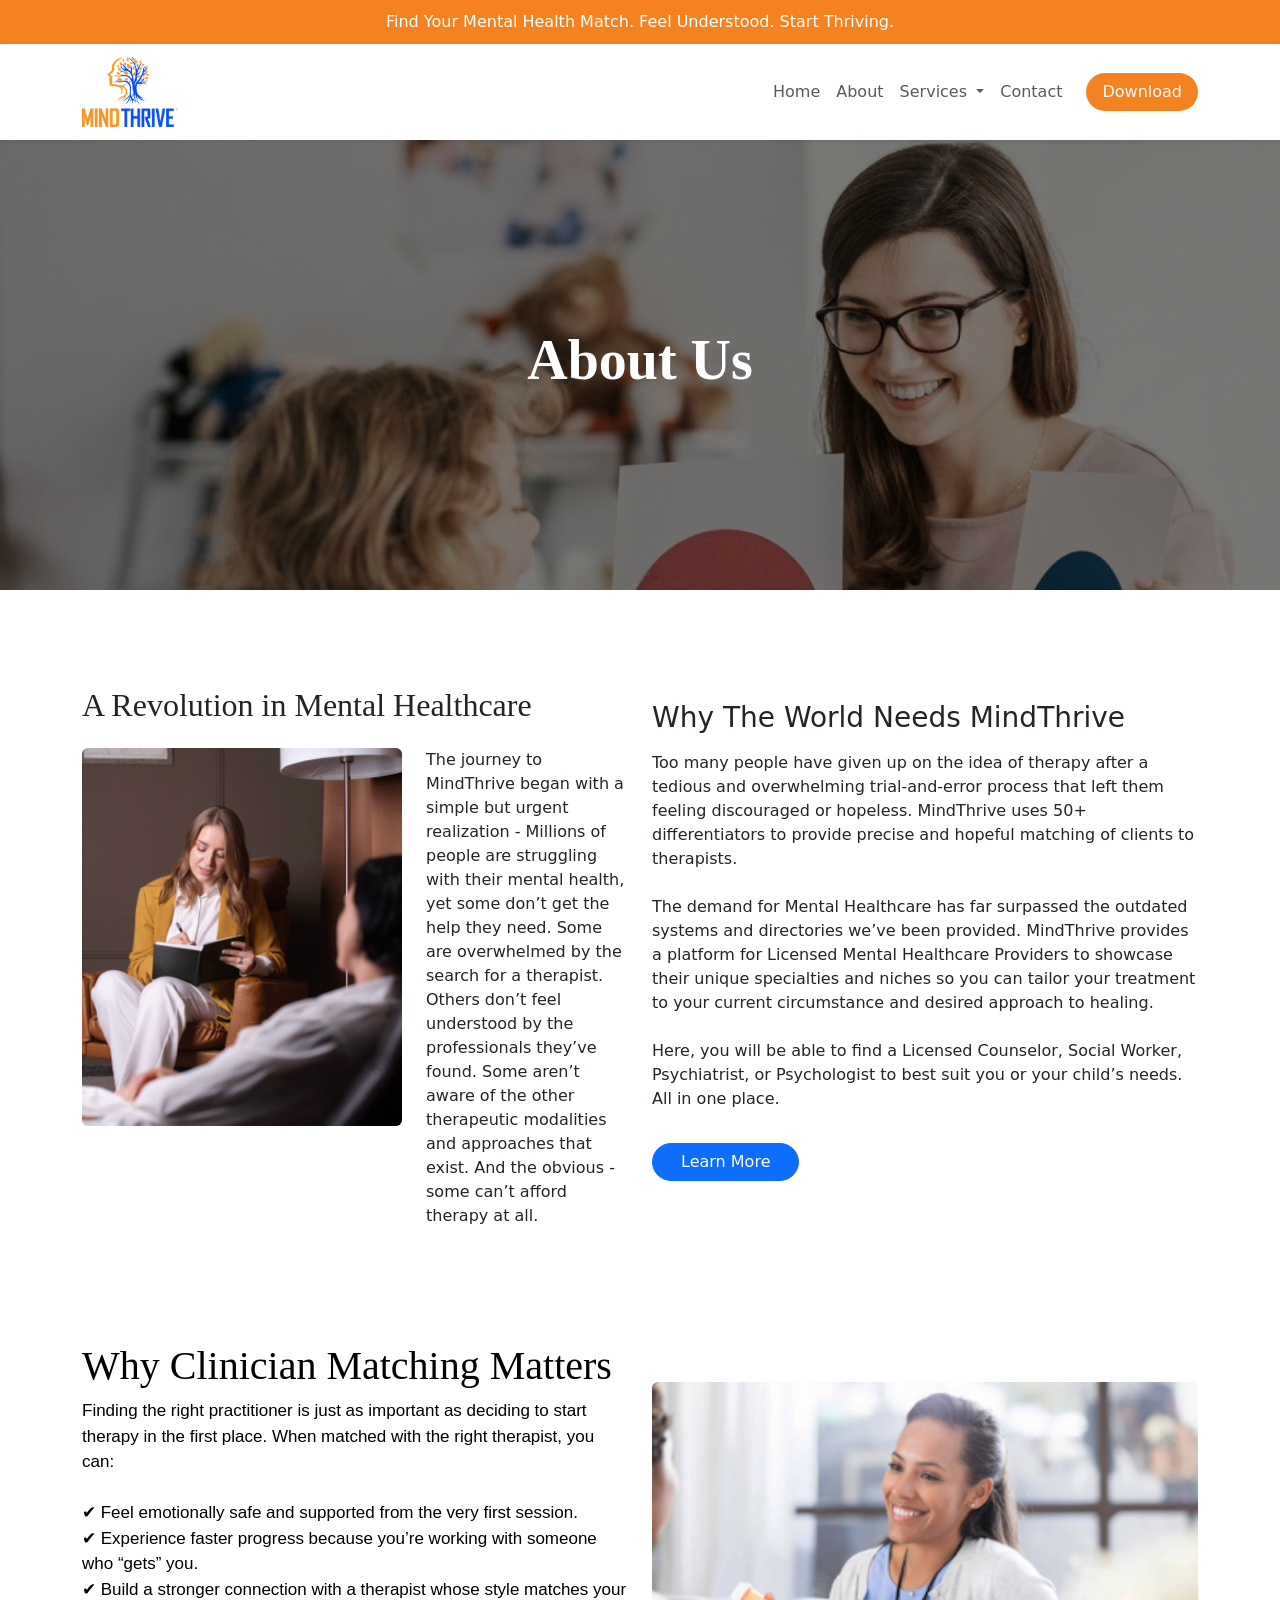
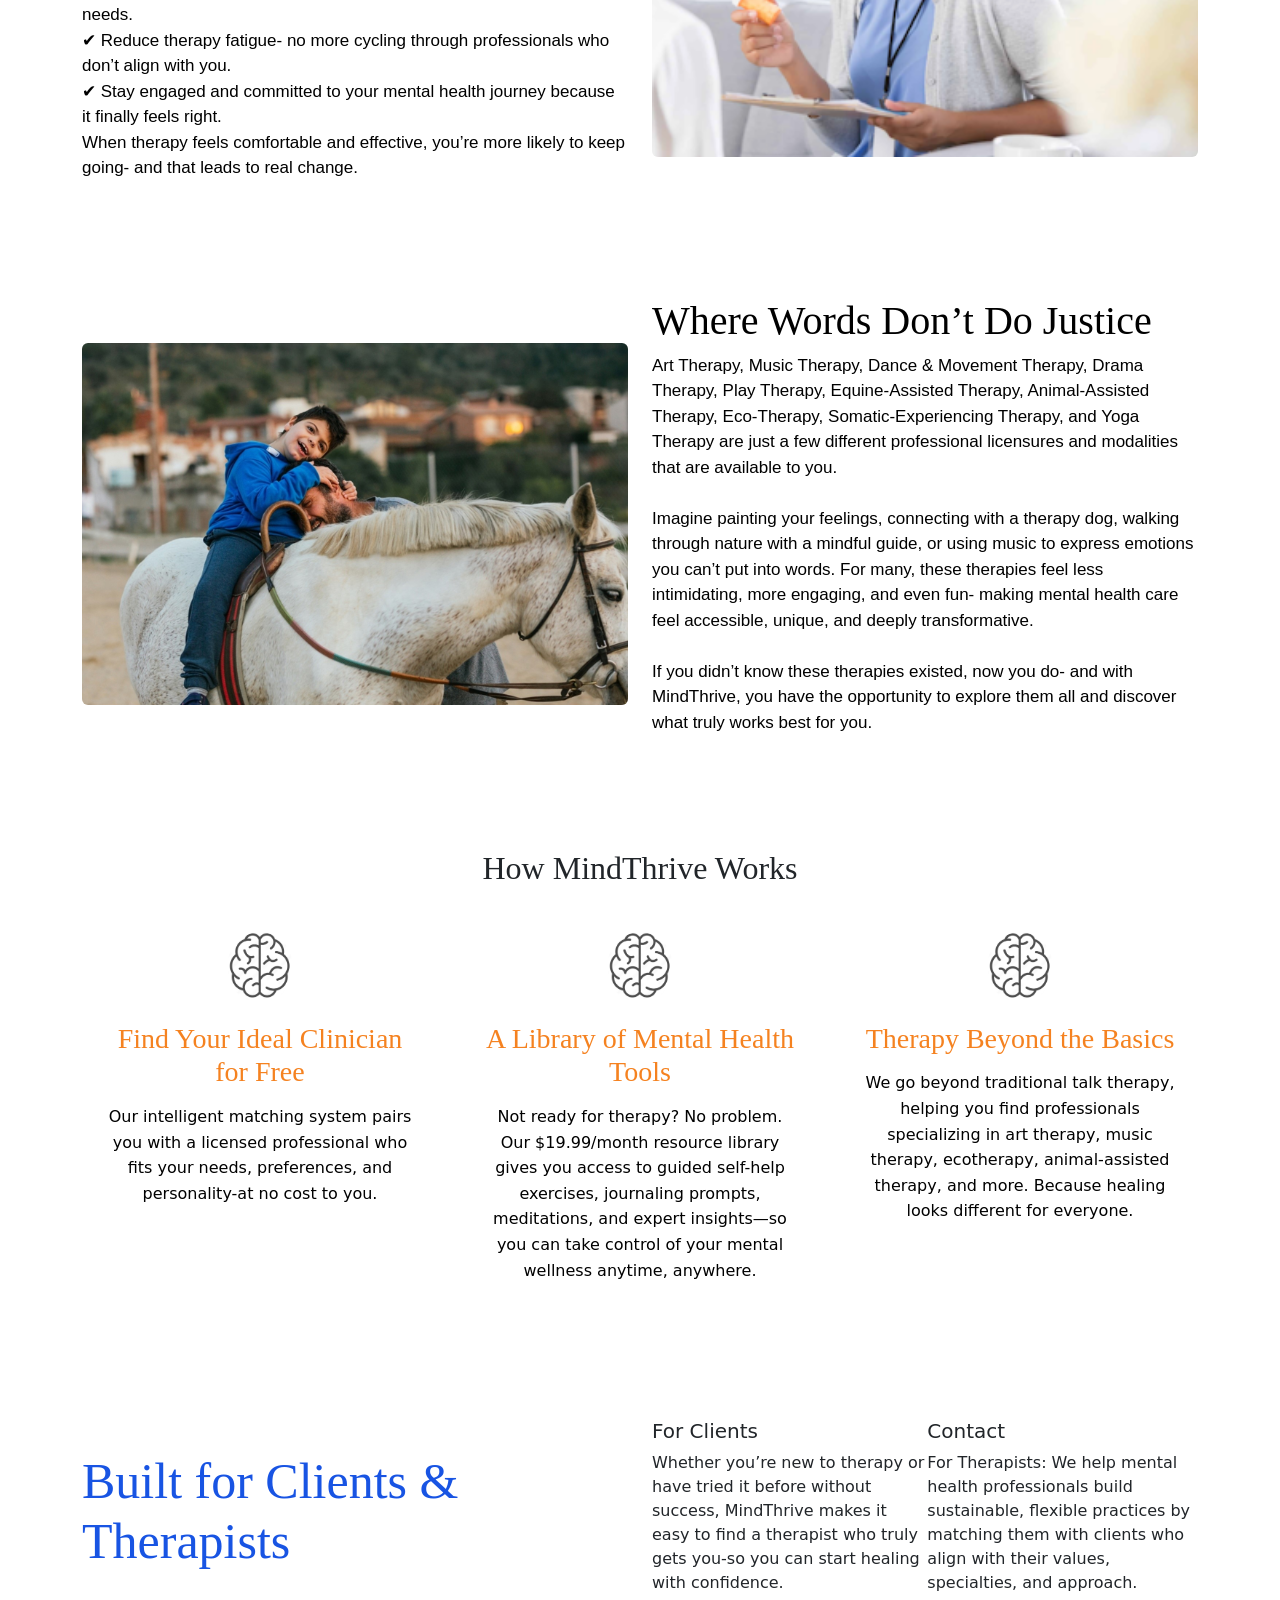
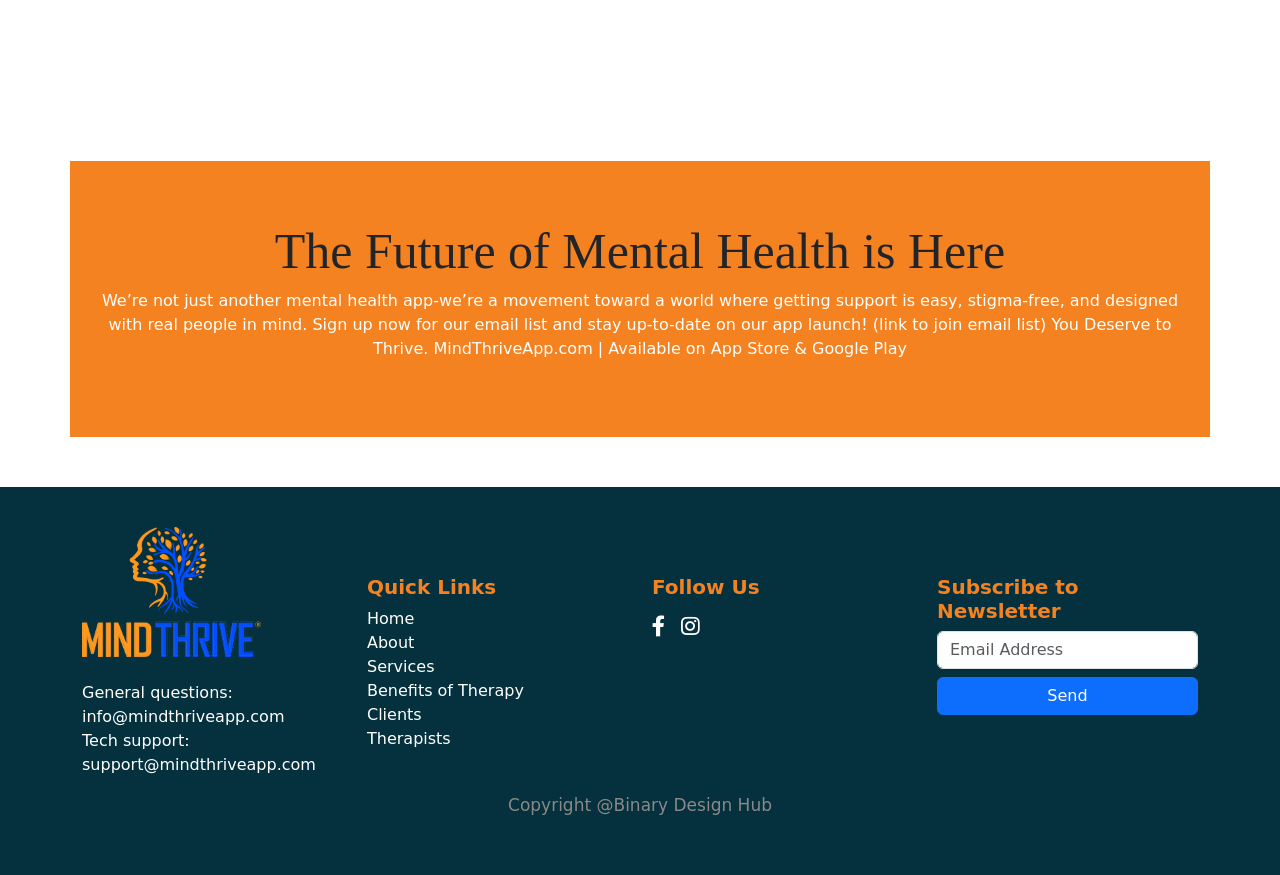
==== commit c3e64440: "Updated footer with social icons and Benefits of Therapy section" ====
--- a/about.html
+++ b/about.html
@@ -317,10 +317,11 @@
             <img src="./images/nav-logo.png" alt="MindThrive" height="130" />
             <p class="mt-4">
               General questions: info@mindthriveapp.com
-             <br> Tech support: support@mindthriveapp.com
+              <br />
+              Tech support: support@mindthriveapp.com
             </p>
 
-            <!-- Social Icons -->
+            <!-- Social Icons
             <div class="social-icons mt-3">
               <a href="https://facebook.com" target="_blank"
                 ><i class="fab fa-facebook-f"></i
@@ -334,7 +335,7 @@
               <a href="https://twitter.com" target="_blank"
                 ><i class="fab fa-twitter"></i
               ></a>
-            </div>
+            </div> -->
           </div>
 
           <div class="col-md-3 mt-5">
